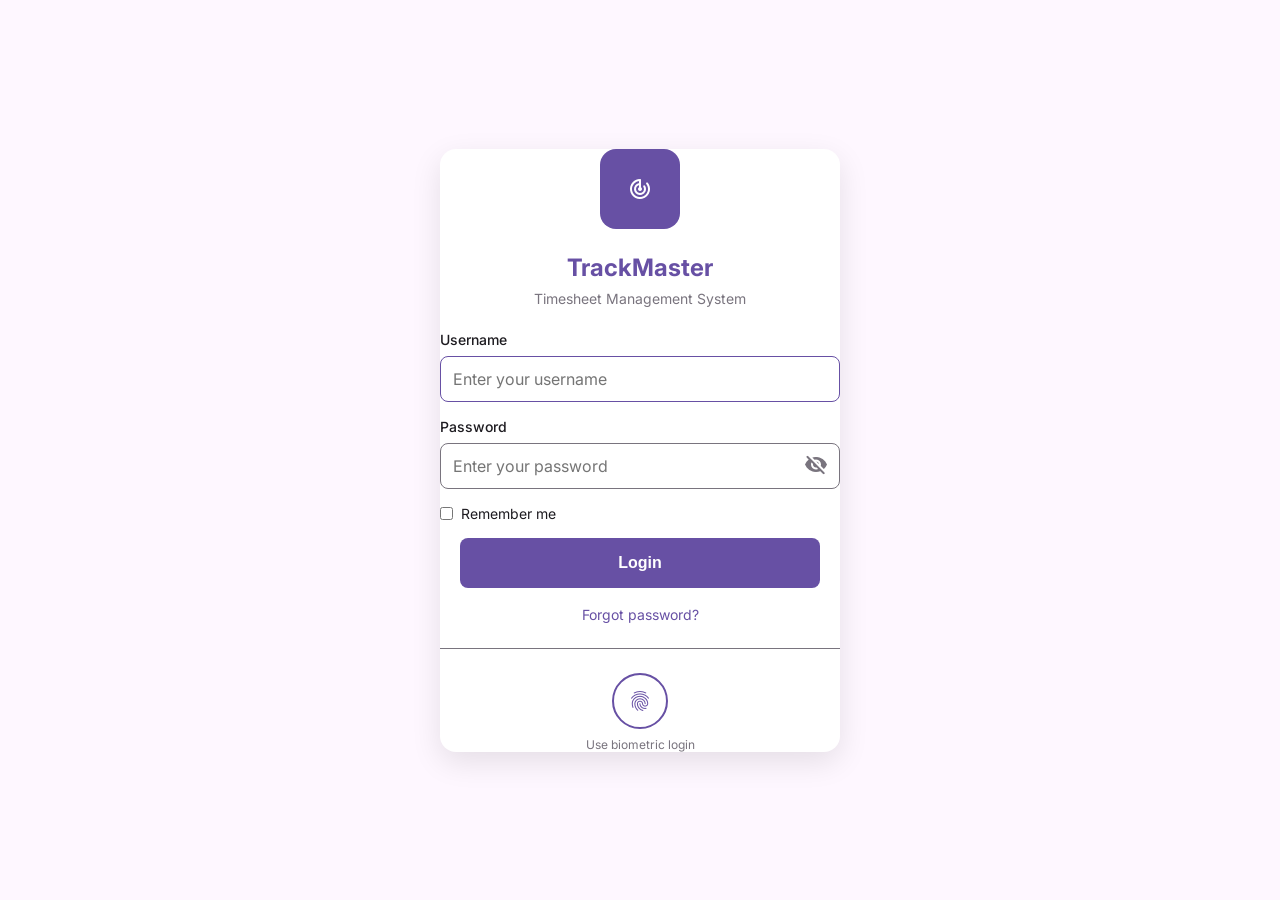
==== login.html @ d36b029e "Add files via upload" ====
<!DOCTYPE html>
<html lang="en">
<head>
  <base target="_top">
  <meta charset="UTF-8">
  <meta name="viewport" content="width=device-width, initial-scale=1.0, maximum-scale=1.0, user-scalable=no">
  <meta name="theme-color" content="#6750A4">
  <link href="https://fonts.googleapis.com/css2?family=Inter:wght@300;400;500;600;700&display=swap" rel="stylesheet">
  <link href="https://fonts.googleapis.com/icon?family=Material+Icons+Round" rel="stylesheet">
  
  <style>
    :root {
      --primary: #6750A4;
      --on-primary: #FFFFFF;
      --surface: #FEF7FF;
      --on-surface: #1D1B20;
      --outline: #79747E;
      --error: #B3261E;
      
      --radius-sm: 8px;
      --radius-md: 12px;
      --radius-lg: 16px;
      --radius-full: 999px;
      
      --spacing-sm: 8px;
      --spacing-md: 12px;
      --spacing-lg: 16px;
      --spacing-xl: 24px;
    }
    
    * {
      margin: 0;
      padding: 0;
      box-sizing: border-box;
      -webkit-tap-highlight-color: transparent;
    }
    
    body {
      font-family: 'Inter', -apple-system, BlinkMacSystemFont, sans-serif;
      background: var(--surface);
      color: var(--on-surface);
      height: 100vh;
      display: flex;
      align-items: center;
      justify-content: center;
      padding: var(--spacing-lg);
      -webkit-font-smoothing: antialiased;
    }
    
    .login-container {
      width: 100%;
      max-width: 400px;
    }
    
    .login-card {
      background: white;
      border-radius: var(--radius-lg);
      padding: var(--spacing-2xl);
      box-shadow: 0 10px 30px rgba(0,0,0,0.1);
      text-align: center;
    }
    
    .app-logo {
      width: 80px;
      height: 80px;
      border-radius: var(--radius-lg);
      background: var(--primary);
      color: var(--on-primary);
      display: flex;
      align-items: center;
      justify-content: center;
      margin: 0 auto var(--spacing-xl);
      font-size: 32px;
    }
    
    .app-title {
      font-size: 24px;
      font-weight: 700;
      color: var(--primary);
      margin-bottom: var(--spacing-sm);
    }
    
    .app-subtitle {
      color: var(--outline);
      margin-bottom: var(--spacing-xl);
      font-size: 14px;
    }
    
    .form-group {
      margin-bottom: var(--spacing-lg);
      text-align: left;
    }
    
    .form-label {
      display: block;
      margin-bottom: var(--spacing-sm);
      font-weight: 500;
      font-size: 14px;
    }
    
    .form-input {
      width: 100%;
      padding: var(--spacing-md);
      border: 1px solid var(--outline);
      border-radius: var(--radius-sm);
      font-size: 16px;
      font-family: inherit;
      background: white;
      transition: border-color 0.2s;
    }
    
    .form-input:focus {
      outline: none;
      border-color: var(--primary);
    }
    
    .password-container {
      position: relative;
    }
    
    .toggle-password {
      position: absolute;
      right: var(--spacing-md);
      top: 50%;
      transform: translateY(-50%);
      background: transparent;
      border: none;
      color: var(--outline);
      cursor: pointer;
    }
    
    .login-button {
      width: 90%;
      padding: var(--spacing-lg);
      background: var(--primary);
      color: var(--on-primary);
      border: none;
      border-radius: var(--radius-sm);
      font-size: 16px;
      font-weight: 600;
      cursor: pointer;
      margin-top: var(--spacing-lg);
      transition: background-color 0.2s;
    }
    
    .login-button:active {
      background: color-mix(in srgb, var(--primary) 90%, black);
    }
    
    .error-message {
      color: var(--error);
      margin-top: var(--spacing-md);
      font-size: 14px;
      display: none;
    }
    
    .remember-me {
      display: flex;
      align-items: center;
      gap: var(--spacing-sm);
      margin-top: var(--spacing-md);
      font-size: 14px;
    }
    
    .forgot-password {
      text-align: center;
      margin-top: var(--spacing-lg);
    }
    
    .forgot-password a {
      color: var(--primary);
      text-decoration: none;
      font-size: 14px;
    }
    
    .material-icons-round {
      font-family: 'Material Icons Round';
      font-weight: normal;
      font-style: normal;
      font-size: 24px;
      line-height: 1;
    }
    
    /* Biometric Login */
    .biometric-login {
      margin-top: var(--spacing-xl);
      padding-top: var(--spacing-xl);
      border-top: 1px solid var(--outline);
    }
    
    .biometric-button {
      width: 56px;
      height: 56px;
      border-radius: var(--radius-full);
      border: 2px solid var(--primary);
      background: transparent;
      color: var(--primary);
      display: flex;
      align-items: center;
      justify-content: center;
      margin: 0 auto;
      cursor: pointer;
      transition: all 0.2s;
    }
    
    .biometric-button:active {
      background: var(--primary);
      color: var(--on-primary);
    }
    
    .biometric-label {
      margin-top: var(--spacing-sm);
      color: var(--outline);
      font-size: 12px;
    }
    
    /* Loading */
    .loading {
      display: none;
      position: fixed;
      top: 0;
      left: 0;
      right: 0;
      bottom: 0;
      background: rgba(0, 0, 0, 0.5);
      z-index: 1000;
      align-items: center;
      justify-content: center;
      color: white;
      flex-direction: column;
      gap: var(--spacing-md);
    }
    
    .spinner {
      width: 48px;
      height: 48px;
      border: 4px solid rgba(255, 255, 255, 0.3);
      border-radius: var(--radius-full);
      border-top-color: white;
      animation: spin 1s linear infinite;
    }
    
    @keyframes spin {
      to { transform: rotate(360deg); }
    }
    
    /* Dark Mode */
    @media (prefers-color-scheme: dark) {
      :root {
        --surface: #1D1B20;
        --on-surface: #E6E1E5;
      }
      
      .login-card {
        background: #2D2B30;
      }
      
      .form-input {
        background: rgba(255, 255, 255, 0.05);
        border-color: rgba(255, 255, 255, 0.2);
        color: var(--on-surface);
      }
    }
  </style>
</head>
<body>
  <div class="login-container">
    <div class="login-card">
      <div class="app-logo">
        <span class="material-icons-round">track_changes</span>
      </div>
      
      <h1 class="app-title">TrackMaster</h1>
      <p class="app-subtitle">Timesheet Management System</p>
      
      <form id="loginForm" onsubmit="return false;">
        <div class="form-group">
          <label class="form-label">Username</label>
          <input type="text" class="form-input" id="username" placeholder="Enter your username" required autocomplete="username">
        </div>
        
        <div class="form-group">
          <label class="form-label">Password</label>
          <div class="password-container">
            <input type="password" class="form-input" id="password" placeholder="Enter your password" required autocomplete="current-password">
            <button type="button" class="toggle-password" onclick="togglePassword()">
              <span class="material-icons-round" id="toggleIcon">visibility_off</span>
            </button>
          </div>
        </div>
        
        <div class="remember-me">
          <input type="checkbox" id="rememberMe">
          <label for="rememberMe">Remember me</label>
        </div>
        
        <div class="error-message" id="errorMessage"></div>
        
        <button class="login-button" onclick="login()">
          Login
        </button>
        
        <div class="forgot-password">
          <a href="#" onclick="forgotPassword()">Forgot password?</a>
        </div>
        
        <!-- Biometric Login (if available) -->
        <div class="biometric-login" id="biometricLogin" style="display: none;">
          <button type="button" class="biometric-button" onclick="biometricLogin()">
            <span class="material-icons-round">fingerprint</span>
          </button>
          <div class="biometric-label">Use biometric login</div>
        </div>
      </form>
    </div>
  </div>
  
  <!-- Loading Overlay -->
  <div class="loading" id="loading">
    <div class="spinner"></div>
    <div>Logging in...</div>
  </div>
  
  <script>
    // Check for biometric authentication
    function checkBiometricSupport() {
      if (window.PublicKeyCredential) {
        // WebAuthn is supported
        document.getElementById('biometricLogin').style.display = 'block';
      }
      
      // Check for stored credentials
      const savedUsername = localStorage.getItem('savedUsername');
      const savedPassword = localStorage.getItem('savedPassword');
      
      if (savedUsername && savedPassword) {
        document.getElementById('username').value = savedUsername;
        document.getElementById('password').value = savedPassword;
        document.getElementById('rememberMe').checked = true;
      }
    }
    
    // Toggle password visibility
    function togglePassword() {
      const passwordInput = document.getElementById('password');
      const toggleIcon = document.getElementById('toggleIcon');
      
      if (passwordInput.type === 'password') {
        passwordInput.type = 'text';
        toggleIcon.textContent = 'visibility';
      } else {
        passwordInput.type = 'password';
        toggleIcon.textContent = 'visibility_off';
      }
    }
    
    // Login function
    async function login() {
      const username = document.getElementById('username').value.trim();
      const password = document.getElementById('password').value;
      const rememberMe = document.getElementById('rememberMe').checked;
      const errorElement = document.getElementById('errorMessage');
      
      // Validate
      if (!username || !password) {
        showError('Please enter both username and password');
        return;
      }
      
      // Show loading
      document.getElementById('loading').style.display = 'flex';
      errorElement.style.display = 'none';
      
      try {
        const result = await google.script.run
          .withFailureHandler(handleLoginError)
          .handleLogin({
            username: username,
            password: password
          });
        
        if (result.success) {
          // Save credentials if remember me is checked
          if (rememberMe) {
            localStorage.setItem('savedUsername', username);
            localStorage.setItem('savedPassword', password);
          } else {
            localStorage.removeItem('savedUsername');
            localStorage.removeItem('savedPassword');
          }
          
          // Store session token
          if (result.token) {
            sessionStorage.setItem('sessionToken', result.token);
          }
          
          // Redirect to home
          window.location.href = '<?= appUrl ?>?path=home';
        } else {
          handleLoginError(result.message || 'Invalid credentials');
        }
      } catch (error) {
        handleLoginError(error);
      } finally {
        document.getElementById('loading').style.display = 'none';
      }
    }
    
    // Biometric login
    async function biometricLogin() {
      if (!window.PublicKeyCredential) {
        showError('Biometric authentication not supported');
        return;
      }
      
      try {
        // Try to get saved credentials
        const savedUsername = localStorage.getItem('savedUsername');
        const savedPassword = localStorage.getItem('savedPassword');
        
        if (savedUsername && savedPassword) {
          document.getElementById('username').value = savedUsername;
          document.getElementById('password').value = savedPassword;
          login();
        } else {
          showError('No saved credentials found');
        }
      } catch (error) {
        console.error('Biometric login error:', error);
        showError('Biometric authentication failed');
      }
    }
    
    // Error handling
    function handleLoginError(error) {
      console.error('Login error:', error);
      
      let errorMessage = 'Login failed. ';
      
      if (typeof error === 'string') {
        errorMessage += error;
      } else if (error.message) {
        errorMessage += error.message;
      } else {
        errorMessage += 'Please try again.';
      }
      
      showError(errorMessage);
    }
    
    function showError(message) {
      const errorElement = document.getElementById('errorMessage');
      errorElement.textContent = message;
      errorElement.style.display = 'block';
      
      // Shake animation
      errorElement.style.animation = 'none';
      setTimeout(() => {
        errorElement.style.animation = 'shake 0.5s';
      }, 10);
    }
    
    // Forgot password
    function forgotPassword() {
      const username = document.getElementById('username').value.trim();
      
      if (!username) {
        showError('Please enter your username first');
        return;
      }
      
      // In a real app, this would send a password reset email
      alert(`Password reset instructions would be sent to the email associated with "${username}".\n\nFor now, please contact your administrator.`);
    }
    
    // Enter key to submit
    document.addEventListener('keypress', function(e) {
      if (e.key === 'Enter') {
        login();
      }
    });
    
    // CSS for shake animation
    const style = document.createElement('style');
    style.textContent = `
      @keyframes shake {
        0%, 100% { transform: translateX(0); }
        10%, 30%, 50%, 70%, 90% { transform: translateX(-5px); }
        20%, 40%, 60%, 80% { transform: translateX(5px); }
      }
    `;
    document.head.appendChild(style);
    
    // Initialize on load
    window.onload = function() {
      checkBiometricSupport();
      
      // Auto-focus username field
      document.getElementById('username').focus();
    };
  </script>
</body>
</html>
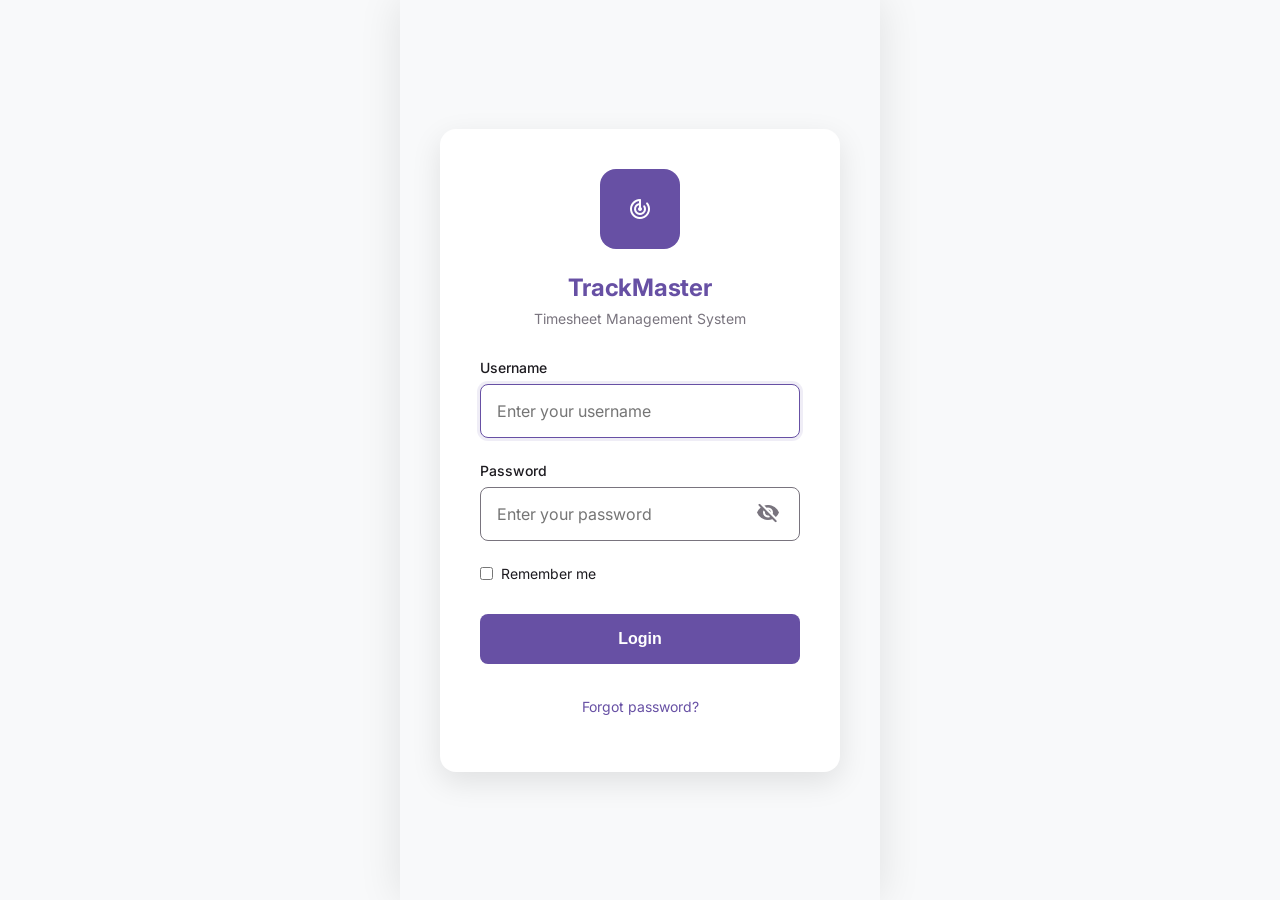
==== commit d65bc7d5: "Add files via upload" ====
--- a/login.html
+++ b/login.html
@@ -7,57 +7,28 @@
   <meta name="theme-color" content="#6750A4">
   <link href="https://fonts.googleapis.com/css2?family=Inter:wght@300;400;500;600;700&display=swap" rel="stylesheet">
   <link href="https://fonts.googleapis.com/icon?family=Material+Icons+Round" rel="stylesheet">
+  <link rel="stylesheet" href="style.css">
   
   <style>
-    :root {
-      --primary: #6750A4;
-      --on-primary: #FFFFFF;
-      --surface: #FEF7FF;
-      --on-surface: #1D1B20;
-      --outline: #79747E;
-      --error: #B3261E;
-      
-      --radius-sm: 8px;
-      --radius-md: 12px;
-      --radius-lg: 16px;
-      --radius-full: 999px;
-      
-      --spacing-sm: 8px;
-      --spacing-md: 12px;
-      --spacing-lg: 16px;
-      --spacing-xl: 24px;
-    }
-    
-    * {
-      margin: 0;
-      padding: 0;
-      box-sizing: border-box;
-      -webkit-tap-highlight-color: transparent;
-    }
-    
-    body {
-      font-family: 'Inter', -apple-system, BlinkMacSystemFont, sans-serif;
-      background: var(--surface);
-      color: var(--on-surface);
+    /* Login page specific styles */
+    .login-container {
+      width: 100%;
       height: 100vh;
       display: flex;
       align-items: center;
       justify-content: center;
       padding: var(--spacing-lg);
-      -webkit-font-smoothing: antialiased;
-    }
-    
-    .login-container {
-      width: 100%;
-      max-width: 400px;
     }
     
     .login-card {
       background: white;
       border-radius: var(--radius-lg);
-      padding: var(--spacing-2xl);
+      padding: var(--spacing-3xl);
       box-shadow: 0 10px 30px rgba(0,0,0,0.1);
       text-align: center;
+      width: 100%;
+      max-width: 400px;
+      margin: var(--spacing-xl) 0;
     }
     
     .app-logo {
@@ -82,13 +53,17 @@
     
     .app-subtitle {
       color: var(--outline);
+      margin-bottom: var(--spacing-2xl);
+      font-size: 14px;
+    }
+    
+    .form-group {
       margin-bottom: var(--spacing-xl);
-      font-size: 14px;
-    }
-    
-    .form-group {
-      margin-bottom: var(--spacing-lg);
       text-align: left;
+    }
+    
+    .form-group:last-child {
+      margin-bottom: 0;
     }
     
     .form-label {
@@ -100,7 +75,7 @@
     
     .form-input {
       width: 100%;
-      padding: var(--spacing-md);
+      padding: var(--spacing-lg);
       border: 1px solid var(--outline);
       border-radius: var(--radius-sm);
       font-size: 16px;
@@ -112,6 +87,7 @@
     .form-input:focus {
       outline: none;
       border-color: var(--primary);
+      box-shadow: 0 0 0 3px rgba(103, 80, 164, 0.1);
     }
     
     .password-container {
@@ -120,17 +96,26 @@
     
     .toggle-password {
       position: absolute;
-      right: var(--spacing-md);
+      right: var(--spacing-lg);
       top: 50%;
       transform: translateY(-50%);
       background: transparent;
       border: none;
       color: var(--outline);
       cursor: pointer;
+      padding: var(--spacing-xs);
+    }
+    
+    .remember-me {
+      display: flex;
+      align-items: center;
+      gap: var(--spacing-sm);
+      margin: var(--spacing-lg) 0;
+      font-size: 14px;
     }
     
     .login-button {
-      width: 90%;
+      width: 100%;
       padding: var(--spacing-lg);
       background: var(--primary);
       color: var(--on-primary);
@@ -139,32 +124,18 @@
       font-size: 16px;
       font-weight: 600;
       cursor: pointer;
-      margin-top: var(--spacing-lg);
+      margin: var(--spacing-lg) 0;
       transition: background-color 0.2s;
     }
     
     .login-button:active {
       background: color-mix(in srgb, var(--primary) 90%, black);
-    }
-    
-    .error-message {
-      color: var(--error);
-      margin-top: var(--spacing-md);
-      font-size: 14px;
-      display: none;
-    }
-    
-    .remember-me {
-      display: flex;
-      align-items: center;
-      gap: var(--spacing-sm);
-      margin-top: var(--spacing-md);
-      font-size: 14px;
+      transform: scale(0.98);
     }
     
     .forgot-password {
       text-align: center;
-      margin-top: var(--spacing-lg);
+      margin: var(--spacing-lg) 0;
     }
     
     .forgot-password a {
@@ -173,24 +144,27 @@
       font-size: 14px;
     }
     
-    .material-icons-round {
-      font-family: 'Material Icons Round';
-      font-weight: normal;
-      font-style: normal;
-      font-size: 24px;
-      line-height: 1;
+    .forgot-password a:hover {
+      text-decoration: underline;
+    }
+    
+    .error-message {
+      color: var(--error);
+      margin: var(--spacing-md) 0;
+      font-size: 14px;
+      display: none;
     }
     
     /* Biometric Login */
     .biometric-login {
-      margin-top: var(--spacing-xl);
+      margin-top: var(--spacing-2xl);
       padding-top: var(--spacing-xl);
       border-top: 1px solid var(--outline);
     }
     
     .biometric-button {
-      width: 56px;
-      height: 56px;
+      width: 64px;
+      height: 64px;
       border-radius: var(--radius-full);
       border: 2px solid var(--primary);
       background: transparent;
@@ -198,7 +172,7 @@
       display: flex;
       align-items: center;
       justify-content: center;
-      margin: 0 auto;
+      margin: 0 auto var(--spacing-md);
       cursor: pointer;
       transition: all 0.2s;
     }
@@ -206,51 +180,15 @@
     .biometric-button:active {
       background: var(--primary);
       color: var(--on-primary);
+      transform: scale(0.95);
     }
     
     .biometric-label {
-      margin-top: var(--spacing-sm);
       color: var(--outline);
       font-size: 12px;
     }
     
-    /* Loading */
-    .loading {
-      display: none;
-      position: fixed;
-      top: 0;
-      left: 0;
-      right: 0;
-      bottom: 0;
-      background: rgba(0, 0, 0, 0.5);
-      z-index: 1000;
-      align-items: center;
-      justify-content: center;
-      color: white;
-      flex-direction: column;
-      gap: var(--spacing-md);
-    }
-    
-    .spinner {
-      width: 48px;
-      height: 48px;
-      border: 4px solid rgba(255, 255, 255, 0.3);
-      border-radius: var(--radius-full);
-      border-top-color: white;
-      animation: spin 1s linear infinite;
-    }
-    
-    @keyframes spin {
-      to { transform: rotate(360deg); }
-    }
-    
-    /* Dark Mode */
     @media (prefers-color-scheme: dark) {
-      :root {
-        --surface: #1D1B20;
-        --on-surface: #E6E1E5;
-      }
-      
       .login-card {
         background: #2D2B30;
       }
@@ -260,6 +198,16 @@
         border-color: rgba(255, 255, 255, 0.2);
         color: var(--on-surface);
       }
+    }
+    
+    @keyframes shake {
+      0%, 100% { transform: translateX(0); }
+      10%, 30%, 50%, 70%, 90% { transform: translateX(-5px); }
+      20%, 40%, 60%, 80% { transform: translateX(5px); }
+    }
+    
+    .shake {
+      animation: shake 0.5s;
     }
   </style>
 </head>
@@ -316,20 +264,46 @@
   </div>
   
   <!-- Loading Overlay -->
-  <div class="loading" id="loading">
+  <div class="loading-overlay" id="loading">
     <div class="spinner"></div>
     <div>Logging in...</div>
   </div>
   
   <script>
-    // Check for biometric authentication
-    function checkBiometricSupport() {
-      if (window.PublicKeyCredential) {
-        // WebAuthn is supported
-        document.getElementById('biometricLogin').style.display = 'block';
-      }
-      
-      // Check for stored credentials
+    // App State
+    const appState = {
+      currentUser: null,
+      isOnline: navigator.onLine,
+      deferredPrompt: null
+    };
+    
+    // Check for saved credentials
+    function checkSavedCredentials() {
+      const savedUser = localStorage.getItem('trackmaster_user');
+      
+      if (savedUser) {
+        try {
+          const userData = JSON.parse(savedUser);
+          const expiryTime = userData.expiry || 0;
+          
+          // Check if token is still valid (7 days)
+          if (Date.now() < expiryTime) {
+            appState.currentUser = userData;
+            redirectToHome();
+            return true;
+          } else {
+            // Token expired, clear storage
+            localStorage.removeItem('trackmaster_user');
+            localStorage.removeItem('savedUsername');
+            localStorage.removeItem('savedPassword');
+          }
+        } catch (e) {
+          console.error('Error parsing saved user:', e);
+          localStorage.removeItem('trackmaster_user');
+        }
+      }
+      
+      // Auto-fill saved credentials
       const savedUsername = localStorage.getItem('savedUsername');
       const savedPassword = localStorage.getItem('savedPassword');
       
@@ -337,6 +311,16 @@
         document.getElementById('username').value = savedUsername;
         document.getElementById('password').value = savedPassword;
         document.getElementById('rememberMe').checked = true;
+      }
+      
+      return false;
+    }
+    
+    // Check for biometric authentication
+    function checkBiometricSupport() {
+      if (window.PublicKeyCredential && 
+          (localStorage.getItem('savedUsername') || localStorage.getItem('trackmaster_user'))) {
+        document.getElementById('biometricLogin').style.display = 'block';
       }
     }
     
@@ -372,32 +356,46 @@
       errorElement.style.display = 'none';
       
       try {
-        const result = await google.script.run
-          .withFailureHandler(handleLoginError)
-          .handleLogin({
-            username: username,
-            password: password
-          });
-        
-        if (result.success) {
+        // Simulate API call (replace with actual Google Apps Script)
+        // const result = await google.script.run
+        //   .withFailureHandler(handleLoginError)
+        //   .handleLogin({
+        //     username: username,
+        //     password: password
+        //   });
+        
+        // For demo purposes
+        await new Promise(resolve => setTimeout(resolve, 1000));
+        
+        if (username === 'demo' && password === 'password') {
+          const userData = {
+            name: 'Demo User',
+            email: 'demo@example.com',
+            role: 'User',
+            employeeId: 'EMP001'
+          };
+          
           // Save credentials if remember me is checked
           if (rememberMe) {
             localStorage.setItem('savedUsername', username);
             localStorage.setItem('savedPassword', password);
+            
+            // Save user session with 7-day expiry
+            const userWithExpiry = {
+              ...userData,
+              expiry: Date.now() + (7 * 24 * 60 * 60 * 1000) // 7 days
+            };
+            localStorage.setItem('trackmaster_user', JSON.stringify(userWithExpiry));
           } else {
             localStorage.removeItem('savedUsername');
             localStorage.removeItem('savedPassword');
+            sessionStorage.setItem('trackmaster_session', JSON.stringify(userData));
           }
           
-          // Store session token
-          if (result.token) {
-            sessionStorage.setItem('sessionToken', result.token);
-          }
-          
-          // Redirect to home
-          window.location.href = '<?= appUrl ?>?path=home';
+          appState.currentUser = userData;
+          redirectToHome();
         } else {
-          handleLoginError(result.message || 'Invalid credentials');
+          handleLoginError('Invalid username or password');
         }
       } catch (error) {
         handleLoginError(error);
@@ -406,6 +404,11 @@
       }
     }
     
+    // Redirect to home
+    function redirectToHome() {
+      window.location.href = 'index.html';
+    }
+    
     // Biometric login
     async function biometricLogin() {
       if (!window.PublicKeyCredential) {
@@ -415,13 +418,17 @@
       
       try {
         // Try to get saved credentials
-        const savedUsername = localStorage.getItem('savedUsername');
-        const savedPassword = localStorage.getItem('savedPassword');
-        
-        if (savedUsername && savedPassword) {
-          document.getElementById('username').value = savedUsername;
-          document.getElementById('password').value = savedPassword;
-          login();
+        const savedUser = localStorage.getItem('trackmaster_user');
+        
+        if (savedUser) {
+          // In a real app, this would use WebAuthn API
+          showToast('Authenticating with biometrics...', 'info');
+          
+          // Simulate biometric auth
+          await new Promise(resolve => setTimeout(resolve, 1000));
+          
+          appState.currentUser = JSON.parse(savedUser);
+          redirectToHome();
         } else {
           showError('No saved credentials found');
         }
@@ -439,7 +446,7 @@
       
       if (typeof error === 'string') {
         errorMessage += error;
-      } else if (error.message) {
+      } else if (error && error.message) {
         errorMessage += error.message;
       } else {
         errorMessage += 'Please try again.';
@@ -452,12 +459,23 @@
       const errorElement = document.getElementById('errorMessage');
       errorElement.textContent = message;
       errorElement.style.display = 'block';
-      
-      // Shake animation
-      errorElement.style.animation = 'none';
+      errorElement.classList.add('shake');
+      
       setTimeout(() => {
-        errorElement.style.animation = 'shake 0.5s';
-      }, 10);
+        errorElement.classList.remove('shake');
+      }, 500);
+    }
+    
+    function showToast(message, type) {
+      const toast = document.createElement('div');
+      toast.className = `toast ${type}`;
+      toast.textContent = message;
+      
+      const container = document.querySelector('.toast-container');
+      if (container) {
+        container.appendChild(toast);
+        setTimeout(() => toast.remove(), 3000);
+      }
     }
     
     // Forgot password
@@ -469,7 +487,6 @@
         return;
       }
       
-      // In a real app, this would send a password reset email
       alert(`Password reset instructions would be sent to the email associated with "${username}".\n\nFor now, please contact your administrator.`);
     }
     
@@ -480,23 +497,13 @@
       }
     });
     
-    // CSS for shake animation
-    const style = document.createElement('style');
-    style.textContent = `
-      @keyframes shake {
-        0%, 100% { transform: translateX(0); }
-        10%, 30%, 50%, 70%, 90% { transform: translateX(-5px); }
-        20%, 40%, 60%, 80% { transform: translateX(5px); }
-      }
-    `;
-    document.head.appendChild(style);
-    
     // Initialize on load
     window.onload = function() {
-      checkBiometricSupport();
-      
-      // Auto-focus username field
-      document.getElementById('username').focus();
+      // Check if already logged in
+      if (!checkSavedCredentials()) {
+        checkBiometricSupport();
+        document.getElementById('username').focus();
+      }
     };
   </script>
 </body>
--- a/style.css
+++ b/style.css
@@ -0,0 +1,660 @@
+/* style.css - Global styles for TrackMaster App */
+
+:root {
+  /* Colors */
+  --primary: #6750A4;
+  --primary-light: #EADDFF;
+  --primary-container: #EADDFF;
+  --on-primary: #FFFFFF;
+  --secondary: #0D904F;
+  --danger: #DC3545;
+  --warning: #FFC107;
+  --info: #17A2B8;
+  --light: #F8F9FA;
+  --surface: #FEF7FF;
+  --surface-container: #F3EDF7;
+  --on-surface: #1D1B20;
+  --outline: #79747E;
+  --error: #B3261E;
+  --success: #0D904F;
+  --gray: #6C757D;
+  --gray-light: #E9ECEF;
+  --white: #FFFFFF;
+  --dark: #212529;
+  
+  /* Shadows */
+  --shadow: 0 2px 8px rgba(0,0,0,0.1);
+  --shadow-1: 0 1px 2px rgba(0,0,0,0.05);
+  --shadow-2: 0 4px 6px rgba(0,0,0,0.07);
+  --shadow-3: 0 10px 15px rgba(0,0,0,0.1);
+  --shadow-4: 0 20px 25px rgba(0,0,0,0.15);
+  
+  /* Border Radius */
+  --radius-xs: 4px;
+  --radius-sm: 8px;
+  --radius-md: 12px;
+  --radius-lg: 16px;
+  --radius-xl: 24px;
+  --radius-full: 999px;
+  
+  /* Spacing */
+  --spacing-xs: 4px;
+  --spacing-sm: 8px;
+  --spacing-md: 12px;
+  --spacing-lg: 16px;
+  --spacing-xl: 24px;
+  --spacing-2xl: 32px;
+  --spacing-3xl: 40px;
+  --spacing-4xl: 48px;
+  
+  /* Layout */
+  --header-height: 64px;
+  --safe-top: env(safe-area-inset-top, 0px);
+  --safe-bottom: env(safe-area-inset-bottom, 0px);
+  --safe-left: env(safe-area-inset-left, 0px);
+  --safe-right: env(safe-area-inset-right, 0px);
+}
+
+* {
+  margin: 0;
+  padding: 0;
+  box-sizing: border-box;
+  -webkit-tap-highlight-color: transparent;
+}
+
+html, body {
+  width: 100%;
+  height: 100%;
+  overflow: hidden;
+  font-family: 'Inter', -apple-system, BlinkMacSystemFont, sans-serif;
+  background: var(--light);
+  color: var(--on-surface);
+  -webkit-font-smoothing: antialiased;
+  -moz-osx-font-smoothing: grayscale;
+}
+
+/* App Container */
+#app {
+  width: 100%;
+  height: 100%;
+  position: relative;
+  overflow: hidden;
+}
+
+/* App Shell */
+.app-shell {
+  width: 100%;
+  height: 100%;
+  display: flex;
+  flex-direction: column;
+}
+
+/* App Bar */
+.app-bar {
+  background: var(--primary);
+  color: var(--on-primary);
+  padding: var(--spacing-md) var(--spacing-lg);
+  padding-top: calc(var(--spacing-md) + var(--safe-top));
+  display: flex;
+  justify-content: space-between;
+  align-items: center;
+  z-index: 1000;
+  position: relative;
+  box-shadow: var(--shadow-1);
+}
+
+.app-bar-content {
+  display: flex;
+  align-items: center;
+  gap: var(--spacing-md);
+  flex: 1;
+}
+
+.app-title {
+  font-size: 20px;
+  font-weight: 600;
+  letter-spacing: -0.25px;
+}
+
+.app-actions {
+  display: flex;
+  align-items: center;
+  gap: var(--spacing-sm);
+}
+
+/* Main Content */
+.main-content {
+  flex: 1;
+  overflow: hidden;
+  position: relative;
+}
+
+.page-container {
+  width: 100%;
+  height: 100%;
+  position: absolute;
+  top: 0;
+  left: 0;
+  overflow-x: hidden;
+  overflow-y: auto;
+  -webkit-overflow-scrolling: touch;
+  padding-bottom: calc(80px + var(--safe-bottom));
+}
+
+.page {
+  width: 100%;
+  min-height: 100%;
+  padding: var(--spacing-lg);
+}
+
+/* Bottom Navigation */
+.bottom-nav {
+  background: rgba(255, 255, 255, 0.95);
+  backdrop-filter: blur(20px);
+  -webkit-backdrop-filter: blur(20px);
+  border-top: 1px solid rgba(0, 0, 0, 0.1);
+  display: flex;
+  justify-content: space-around;
+  padding: var(--spacing-sm) var(--spacing-xs);
+  padding-bottom: calc(var(--spacing-sm) + var(--safe-bottom));
+  position: fixed;
+  bottom: 0;
+  left: 0;
+  right: 0;
+  z-index: 1000;
+}
+
+.nav-item {
+  display: flex;
+  flex-direction: column;
+  align-items: center;
+  gap: var(--spacing-xs);
+  color: var(--outline);
+  text-decoration: none;
+  padding: var(--spacing-sm);
+  border-radius: var(--radius-lg);
+  transition: all 0.2s;
+  flex: 1;
+  max-width: 80px;
+}
+
+.nav-item.active {
+  color: var(--primary);
+  background: var(--primary-container);
+}
+
+.nav-icon {
+  font-size: 24px;
+  width: 24px;
+  height: 24px;
+  display: flex;
+  align-items: center;
+  justify-content: center;
+}
+
+.nav-label {
+  font-size: 11px;
+  font-weight: 500;
+  letter-spacing: 0.5px;
+}
+
+/* Icons */
+.material-icons-round {
+  font-family: 'Material Icons Round';
+  font-weight: normal;
+  font-style: normal;
+  font-size: 24px;
+  line-height: 1;
+  letter-spacing: normal;
+  text-transform: none;
+  display: inline-block;
+  white-space: nowrap;
+  word-wrap: normal;
+  direction: ltr;
+  -webkit-font-feature-settings: 'liga';
+  -webkit-font-smoothing: antialiased;
+}
+
+/* Buttons */
+.icon-button {
+  width: 40px;
+  height: 40px;
+  border-radius: var(--radius-full);
+  background: transparent;
+  border: none;
+  color: inherit;
+  display: flex;
+  align-items: center;
+  justify-content: center;
+  cursor: pointer;
+  transition: background-color 0.2s;
+  position: relative;
+}
+
+.icon-button:active {
+  background: rgba(255, 255, 255, 0.1);
+}
+
+.btn {
+  padding: var(--spacing-md) var(--spacing-xl);
+  border-radius: var(--radius-sm);
+  border: none;
+  font-size: 16px;
+  font-weight: 600;
+  font-family: inherit;
+  cursor: pointer;
+  transition: all 0.2s;
+  display: inline-flex;
+  align-items: center;
+  justify-content: center;
+  gap: var(--spacing-sm);
+}
+
+.btn-primary {
+  background: var(--primary);
+  color: var(--on-primary);
+}
+
+.btn-primary:hover {
+  background: #5A4790;
+  transform: translateY(-2px);
+  box-shadow: 0 4px 12px rgba(103, 80, 164, 0.3);
+}
+
+.btn-primary:active {
+  background: #5A4790;
+  transform: scale(0.98);
+}
+
+.btn-secondary {
+  background: var(--light);
+  color: var(--dark);
+  border: 1px solid var(--gray-light);
+}
+
+.btn-secondary:hover {
+  background: var(--gray-light);
+}
+
+.btn-secondary:active {
+  background: var(--gray-light);
+  transform: scale(0.98);
+}
+
+.btn-full {
+  width: 100%;
+}
+
+/* Cards */
+.card {
+  background: white;
+  border-radius: var(--radius-md);
+  padding: var(--spacing-lg);
+  margin-bottom: var(--spacing-lg);
+  box-shadow: var(--shadow-1);
+  border: 1px solid rgba(0, 0, 0, 0.05);
+}
+
+.card-header {
+  display: flex;
+  justify-content: space-between;
+  align-items: center;
+  margin-bottom: var(--spacing-md);
+}
+
+.card-title {
+  font-size: 16px;
+  font-weight: 600;
+  color: var(--primary);
+  display: flex;
+  align-items: center;
+  gap: var(--spacing-sm);
+}
+
+/* Forms */
+.form-group {
+  margin-bottom: var(--spacing-lg);
+}
+
+.form-label {
+  display: block;
+  margin-bottom: var(--spacing-sm);
+  font-weight: 500;
+  font-size: 14px;
+}
+
+.form-label.required::after {
+  content: '*';
+  color: var(--danger);
+  margin-left: 4px;
+}
+
+.form-input {
+  width: 100%;
+  padding: var(--spacing-md);
+  border: 1px solid var(--gray-light);
+  border-radius: var(--radius-sm);
+  font-size: 14px;
+  font-family: inherit;
+  background: var(--white);
+  transition: border-color 0.2s;
+}
+
+.form-input:focus {
+  outline: none;
+  border-color: var(--primary);
+  box-shadow: 0 0 0 3px rgba(103, 80, 164, 0.1);
+}
+
+select.form-input {
+  appearance: none;
+  background-image: url("data:image/svg+xml,%3Csvg xmlns='http://www.w3.org/2000/svg' width='16' height='16' viewBox='0 0 24 24' fill='none' stroke='%236C757D' stroke-width='2' stroke-linecap='round' stroke-linejoin='round'%3E%3Cpolyline points='6 9 12 15 18 9'%3E%3C/polyline%3E%3C/svg%3E");
+  background-repeat: no-repeat;
+  background-position: right 12px center;
+  background-size: 16px;
+  padding-right: 40px;
+}
+
+/* Loading States */
+.loading-overlay {
+  display: none;
+  position: fixed;
+  top: 0;
+  left: 0;
+  right: 0;
+  bottom: 0;
+  background: rgba(0,0,0,0.5);
+  z-index: 2000;
+  flex-direction: column;
+  align-items: center;
+  justify-content: center;
+  color: var(--white);
+}
+
+.spinner {
+  width: 48px;
+  height: 48px;
+  border: 4px solid rgba(255,255,255,0.3);
+  border-top-color: var(--white);
+  border-radius: 50%;
+  animation: spin 1s linear infinite;
+  margin-bottom: 16px;
+}
+
+@keyframes spin {
+  to { transform: rotate(360deg); }
+}
+
+/* Toast */
+.toast-container {
+  position: fixed;
+  bottom: calc(80px + var(--safe-bottom) + var(--spacing-lg));
+  left: 0;
+  right: 0;
+  z-index: 2000;
+  display: flex;
+  flex-direction: column;
+  align-items: center;
+  gap: var(--spacing-sm);
+  pointer-events: none;
+}
+
+.toast {
+  background: var(--dark);
+  color: var(--white);
+  padding: 12px 20px;
+  border-radius: var(--radius);
+  font-size: 14px;
+  font-weight: 500;
+  box-shadow: var(--shadow-3);
+  animation: slideUp 0.3s ease;
+  max-width: 90%;
+  text-align: center;
+}
+
+.toast.success {
+  background: var(--success);
+}
+
+.toast.error {
+  background: var(--error);
+}
+
+.toast.warning {
+  background: var(--warning);
+  color: var(--dark);
+}
+
+.toast.info {
+  background: var(--info);
+}
+
+@keyframes slideUp {
+  from {
+    transform: translateY(100%);
+    opacity: 0;
+  }
+  to {
+    transform: translateY(0);
+    opacity: 1;
+  }
+}
+
+/* Offline Indicator */
+.offline-indicator {
+  position: fixed;
+  top: calc(64px + var(--safe-top));
+  left: 0;
+  right: 0;
+  background: var(--warning);
+  color: white;
+  text-align: center;
+  padding: var(--spacing-sm);
+  font-size: 14px;
+  font-weight: 500;
+  z-index: 999;
+  animation: slideDown 0.3s ease;
+  display: flex;
+  align-items: center;
+  justify-content: center;
+  gap: var(--spacing-sm);
+}
+
+@keyframes slideDown {
+  from { transform: translateY(-100%); }
+  to { transform: translateY(0); }
+}
+
+/* Floating Action Button */
+.fab {
+  position: fixed;
+  bottom: calc(80px + var(--safe-bottom));
+  right: var(--spacing-lg);
+  width: 56px;
+  height: 56px;
+  border-radius: var(--radius-xl);
+  background: var(--primary);
+  color: var(--on-primary);
+  border: none;
+  box-shadow: var(--shadow-3);
+  display: flex;
+  align-items: center;
+  justify-content: center;
+  cursor: pointer;
+  z-index: 999;
+  transition: all 0.2s;
+}
+
+.fab:active {
+  transform: scale(0.95);
+  box-shadow: var(--shadow-2);
+}
+
+/* Stats Grid */
+.stats-grid {
+  display: grid;
+  grid-template-columns: repeat(2, 1fr);
+  gap: var(--spacing-md);
+}
+
+.stat-card {
+  background: var(--surface-container);
+  border-radius: var(--radius-sm);
+  padding: var(--spacing-lg);
+  text-align: center;
+}
+
+.stat-value {
+  font-size: 24px;
+  font-weight: 700;
+  color: var(--primary);
+  line-height: 1;
+  margin-bottom: var(--spacing-xs);
+}
+
+.stat-label {
+  font-size: 12px;
+  color: var(--outline);
+  font-weight: 500;
+}
+
+/* Activity Items */
+.activity-list {
+  display: flex;
+  flex-direction: column;
+  gap: var(--spacing-md);
+}
+
+.activity-item {
+  background: white;
+  border-radius: var(--radius-md);
+  padding: var(--spacing-lg);
+  border-left: 4px solid var(--primary);
+  box-shadow: var(--shadow-1);
+  transition: transform 0.2s;
+}
+
+.activity-item:active {
+  transform: scale(0.98);
+}
+
+.activity-item.holiday {
+  border-left-color: var(--success);
+  background: rgba(13, 144, 79, 0.05);
+}
+
+/* Report Types */
+.report-types {
+  display: grid;
+  grid-template-columns: repeat(2, 1fr);
+  gap: 12px;
+  margin-bottom: 24px;
+}
+
+.report-type-card {
+  background: var(--white);
+  border-radius: var(--radius);
+  padding: 20px;
+  box-shadow: var(--shadow);
+  text-align: center;
+  cursor: pointer;
+  transition: all 0.2s;
+  border: 2px solid transparent;
+}
+
+.report-type-card.selected {
+  border-color: var(--primary);
+  background: var(--primary-light);
+}
+
+.report-icon {
+  width: 48px;
+  height: 48px;
+  border-radius: 12px;
+  background: var(--primary-light);
+  color: var(--primary);
+  display: flex;
+  align-items: center;
+  justify-content: center;
+  margin: 0 auto 12px;
+  font-size: 20px;
+}
+
+.report-type-card.selected .report-icon {
+  background: var(--primary);
+  color: var(--white);
+}
+
+/* Format Options */
+.format-options {
+  display: flex;
+  gap: 12px;
+  margin-top: 8px;
+}
+
+.format-option {
+  flex: 1;
+  padding: 12px;
+  border: 2px solid var(--gray-light);
+  border-radius: 8px;
+  text-align: center;
+  cursor: pointer;
+  transition: all 0.2s;
+}
+
+.format-option.selected {
+  border-color: var(--primary);
+  background: var(--primary-light);
+}
+
+/* Dark Mode */
+@media (prefers-color-scheme: dark) {
+  :root {
+    --surface: #1D1B20;
+    --surface-container: #2D2B30;
+    --on-surface: #E6E1E5;
+    --light: #2D2B30;
+    --white: #2D2B30;
+    --gray-light: #404040;
+    --gray: #A0A0A0;
+    --dark: #E6E1E5;
+  }
+  
+  .card, .activity-item {
+    background: var(--surface-container);
+  }
+  
+  .stat-card {
+    background: rgba(255, 255, 255, 0.05);
+  }
+  
+  .bottom-nav {
+    background: rgba(45, 45, 45, 0.95);
+    border-top: 1px solid rgba(255, 255, 255, 0.1);
+  }
+  
+  .form-input {
+    background: rgba(255, 255, 255, 0.05);
+    border-color: rgba(255, 255, 255, 0.2);
+    color: var(--on-surface);
+  }
+}
+
+/* Tablet and Desktop */
+@media (min-width: 768px) {
+  body {
+    max-width: 480px;
+    margin: 0 auto;
+    box-shadow: 0 0 40px rgba(0,0,0,0.1);
+  }
+  
+  .bottom-nav {
+    max-width: 480px;
+    left: 50%;
+    transform: translateX(-50%);
+  }
+  
+  .fab {
+    right: calc(50% - 240px + var(--spacing-lg));
+  }
+}
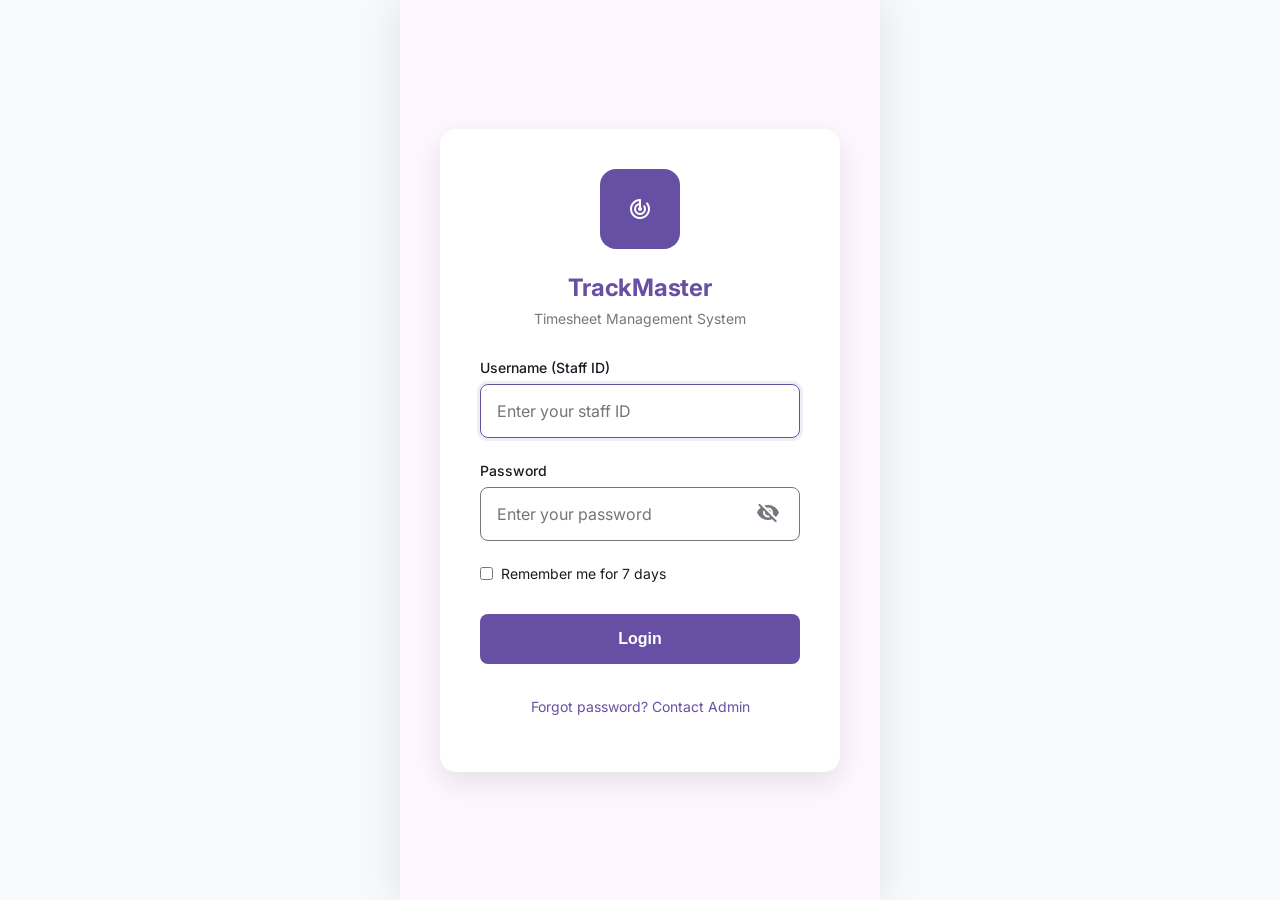
==== commit cbb2c49a: "Revise login form and add shake animation for errors Updated login form to use 'Staff ID' instead of" ====
--- a/login.html
+++ b/login.html
@@ -8,9 +8,9 @@
   <link href="https://fonts.googleapis.com/css2?family=Inter:wght@300;400;500;600;700&display=swap" rel="stylesheet">
   <link href="https://fonts.googleapis.com/icon?family=Material+Icons+Round" rel="stylesheet">
   <link rel="stylesheet" href="style.css">
+  <script src="api.js"></script>
   
   <style>
-    /* Login page specific styles */
     .login-container {
       width: 100%;
       height: 100vh;
@@ -18,6 +18,7 @@
       align-items: center;
       justify-content: center;
       padding: var(--spacing-lg);
+      background: var(--surface);
     }
     
     .login-card {
@@ -60,10 +61,6 @@
     .form-group {
       margin-bottom: var(--spacing-xl);
       text-align: left;
-    }
-    
-    .form-group:last-child {
-      margin-bottom: 0;
     }
     
     .form-label {
@@ -144,10 +141,6 @@
       font-size: 14px;
     }
     
-    .forgot-password a:hover {
-      text-decoration: underline;
-    }
-    
     .error-message {
       color: var(--error);
       margin: var(--spacing-md) 0;
@@ -155,7 +148,6 @@
       display: none;
     }
     
-    /* Biometric Login */
     .biometric-login {
       margin-top: var(--spacing-2xl);
       padding-top: var(--spacing-xl);
@@ -188,6 +180,16 @@
       font-size: 12px;
     }
     
+    @keyframes shake {
+      0%, 100% { transform: translateX(0); }
+      10%, 30%, 50%, 70%, 90% { transform: translateX(-5px); }
+      20%, 40%, 60%, 80% { transform: translateX(5px); }
+    }
+    
+    .shake {
+      animation: shake 0.5s;
+    }
+    
     @media (prefers-color-scheme: dark) {
       .login-card {
         background: #2D2B30;
@@ -198,16 +200,6 @@
         border-color: rgba(255, 255, 255, 0.2);
         color: var(--on-surface);
       }
-    }
-    
-    @keyframes shake {
-      0%, 100% { transform: translateX(0); }
-      10%, 30%, 50%, 70%, 90% { transform: translateX(-5px); }
-      20%, 40%, 60%, 80% { transform: translateX(5px); }
-    }
-    
-    .shake {
-      animation: shake 0.5s;
     }
   </style>
 </head>
@@ -223,8 +215,8 @@
       
       <form id="loginForm" onsubmit="return false;">
         <div class="form-group">
-          <label class="form-label">Username</label>
-          <input type="text" class="form-input" id="username" placeholder="Enter your username" required autocomplete="username">
+          <label class="form-label">Username (Staff ID)</label>
+          <input type="text" class="form-input" id="username" placeholder="Enter your staff ID" required autocomplete="username">
         </div>
         
         <div class="form-group">
@@ -239,7 +231,7 @@
         
         <div class="remember-me">
           <input type="checkbox" id="rememberMe">
-          <label for="rememberMe">Remember me</label>
+          <label for="rememberMe">Remember me for 7 days</label>
         </div>
         
         <div class="error-message" id="errorMessage"></div>
@@ -249,10 +241,9 @@
         </button>
         
         <div class="forgot-password">
-          <a href="#" onclick="forgotPassword()">Forgot password?</a>
+          <a href="#" onclick="forgotPassword()">Forgot password? Contact Admin</a>
         </div>
         
-        <!-- Biometric Login (if available) -->
         <div class="biometric-login" id="biometricLogin" style="display: none;">
           <button type="button" class="biometric-button" onclick="biometricLogin()">
             <span class="material-icons-round">fingerprint</span>
@@ -269,14 +260,10 @@
     <div>Logging in...</div>
   </div>
   
+  <!-- Toast Container -->
+  <div class="toast-container" id="toastContainer"></div>
+  
   <script>
-    // App State
-    const appState = {
-      currentUser: null,
-      isOnline: navigator.onLine,
-      deferredPrompt: null
-    };
-    
     // Check for saved credentials
     function checkSavedCredentials() {
       const savedUser = localStorage.getItem('trackmaster_user');
@@ -286,40 +273,30 @@
           const userData = JSON.parse(savedUser);
           const expiryTime = userData.expiry || 0;
           
-          // Check if token is still valid (7 days)
           if (Date.now() < expiryTime) {
-            appState.currentUser = userData;
-            redirectToHome();
+            window.location.href = 'index.html';
             return true;
           } else {
-            // Token expired, clear storage
             localStorage.removeItem('trackmaster_user');
-            localStorage.removeItem('savedUsername');
-            localStorage.removeItem('savedPassword');
           }
         } catch (e) {
           console.error('Error parsing saved user:', e);
-          localStorage.removeItem('trackmaster_user');
         }
       }
       
-      // Auto-fill saved credentials
+      // Auto-fill saved username
       const savedUsername = localStorage.getItem('savedUsername');
-      const savedPassword = localStorage.getItem('savedPassword');
-      
-      if (savedUsername && savedPassword) {
+      if (savedUsername) {
         document.getElementById('username').value = savedUsername;
-        document.getElementById('password').value = savedPassword;
         document.getElementById('rememberMe').checked = true;
       }
       
       return false;
     }
     
-    // Check for biometric authentication
+    // Check for biometric support
     function checkBiometricSupport() {
-      if (window.PublicKeyCredential && 
-          (localStorage.getItem('savedUsername') || localStorage.getItem('trackmaster_user'))) {
+      if (window.PublicKeyCredential && localStorage.getItem('savedUsername')) {
         document.getElementById('biometricLogin').style.display = 'block';
       }
     }
@@ -345,68 +322,42 @@
       const rememberMe = document.getElementById('rememberMe').checked;
       const errorElement = document.getElementById('errorMessage');
       
-      // Validate
       if (!username || !password) {
         showError('Please enter both username and password');
         return;
       }
       
-      // Show loading
       document.getElementById('loading').style.display = 'flex';
       errorElement.style.display = 'none';
       
       try {
-        // Simulate API call (replace with actual Google Apps Script)
-        // const result = await google.script.run
-        //   .withFailureHandler(handleLoginError)
-        //   .handleLogin({
-        //     username: username,
-        //     password: password
-        //   });
-        
-        // For demo purposes
-        await new Promise(resolve => setTimeout(resolve, 1000));
-        
-        if (username === 'demo' && password === 'password') {
+        const result = await API.login(username, password);
+        document.getElementById('loading').style.display = 'none';
+        
+        if (result.success) {
           const userData = {
-            name: 'Demo User',
-            email: 'demo@example.com',
-            role: 'User',
-            employeeId: 'EMP001'
+            ...result.user,
+            expiry: rememberMe ? Date.now() + (7 * 24 * 60 * 60 * 1000) : null
           };
           
-          // Save credentials if remember me is checked
           if (rememberMe) {
+            localStorage.setItem('trackmaster_user', JSON.stringify(userData));
             localStorage.setItem('savedUsername', username);
-            localStorage.setItem('savedPassword', password);
-            
-            // Save user session with 7-day expiry
-            const userWithExpiry = {
-              ...userData,
-              expiry: Date.now() + (7 * 24 * 60 * 60 * 1000) // 7 days
-            };
-            localStorage.setItem('trackmaster_user', JSON.stringify(userWithExpiry));
           } else {
-            localStorage.removeItem('savedUsername');
-            localStorage.removeItem('savedPassword');
-            sessionStorage.setItem('trackmaster_session', JSON.stringify(userData));
+            sessionStorage.setItem('trackmaster_session', JSON.stringify(result.user));
           }
           
-          appState.currentUser = userData;
-          redirectToHome();
+          showToast('Login successful! Redirecting...', 'success');
+          setTimeout(() => {
+            window.location.href = 'index.html';
+          }, 1000);
         } else {
-          handleLoginError('Invalid username or password');
+          showError(result.message || 'Invalid credentials');
         }
       } catch (error) {
-        handleLoginError(error);
-      } finally {
         document.getElementById('loading').style.display = 'none';
-      }
-    }
-    
-    // Redirect to home
-    function redirectToHome() {
-      window.location.href = 'index.html';
+        showError('Connection error. Please check your internet and try again.');
+      }
     }
     
     // Biometric login
@@ -417,44 +368,25 @@
       }
       
       try {
-        // Try to get saved credentials
         const savedUser = localStorage.getItem('trackmaster_user');
         
         if (savedUser) {
-          // In a real app, this would use WebAuthn API
           showToast('Authenticating with biometrics...', 'info');
           
-          // Simulate biometric auth
+          // Simulate biometric check (in real app, use WebAuthn API)
           await new Promise(resolve => setTimeout(resolve, 1000));
           
-          appState.currentUser = JSON.parse(savedUser);
-          redirectToHome();
+          const userData = JSON.parse(savedUser);
+          window.location.href = 'index.html';
         } else {
           showError('No saved credentials found');
         }
       } catch (error) {
-        console.error('Biometric login error:', error);
         showError('Biometric authentication failed');
       }
     }
     
     // Error handling
-    function handleLoginError(error) {
-      console.error('Login error:', error);
-      
-      let errorMessage = 'Login failed. ';
-      
-      if (typeof error === 'string') {
-        errorMessage += error;
-      } else if (error && error.message) {
-        errorMessage += error.message;
-      } else {
-        errorMessage += 'Please try again.';
-      }
-      
-      showError(errorMessage);
-    }
-    
     function showError(message) {
       const errorElement = document.getElementById('errorMessage');
       errorElement.textContent = message;
@@ -471,23 +403,14 @@
       toast.className = `toast ${type}`;
       toast.textContent = message;
       
-      const container = document.querySelector('.toast-container');
-      if (container) {
-        container.appendChild(toast);
-        setTimeout(() => toast.remove(), 3000);
-      }
+      const container = document.getElementById('toastContainer');
+      container.appendChild(toast);
+      setTimeout(() => toast.remove(), 3000);
     }
     
     // Forgot password
     function forgotPassword() {
-      const username = document.getElementById('username').value.trim();
-      
-      if (!username) {
-        showError('Please enter your username first');
-        return;
-      }
-      
-      alert(`Password reset instructions would be sent to the email associated with "${username}".\n\nFor now, please contact your administrator.`);
+      alert('Please contact your administrator to reset your password.');
     }
     
     // Enter key to submit
@@ -499,7 +422,6 @@
     
     // Initialize on load
     window.onload = function() {
-      // Check if already logged in
       if (!checkSavedCredentials()) {
         checkBiometricSupport();
         document.getElementById('username').focus();
@@ -507,4 +429,4 @@
     };
   </script>
 </body>
-</html>+</html>
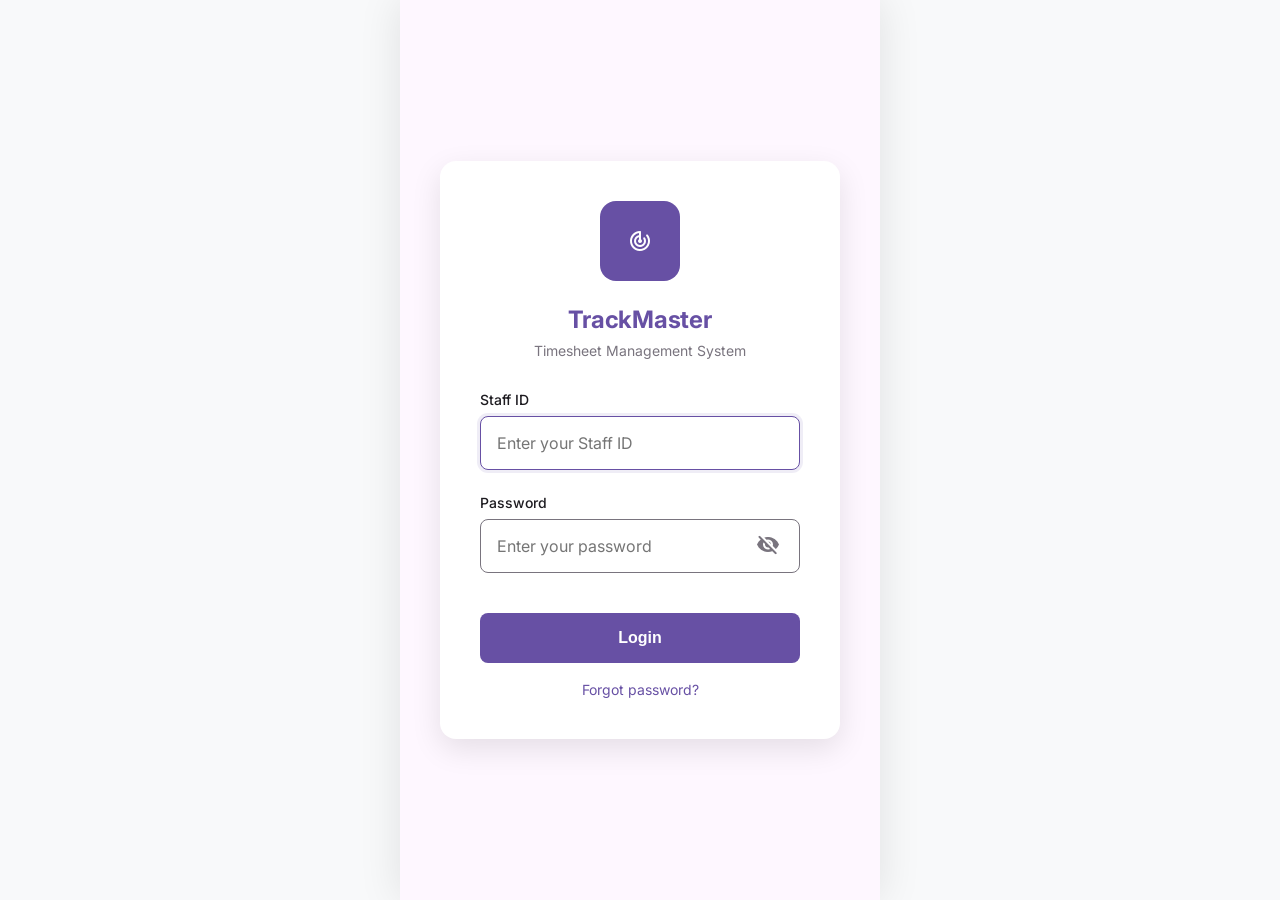
==== commit fbe363e0: "Refactor login.html for improved UX and styling Updated the login form to improve user experience an" ====
--- a/login.html
+++ b/login.html
@@ -1,14 +1,18 @@
 <!DOCTYPE html>
 <html lang="en">
 <head>
-  <base target="_top">
   <meta charset="UTF-8">
   <meta name="viewport" content="width=device-width, initial-scale=1.0, maximum-scale=1.0, user-scalable=no">
   <meta name="theme-color" content="#6750A4">
+  
+  <!-- Preconnect for faster loading -->
+  <link rel="preconnect" href="https://fonts.googleapis.com">
+  <link rel="preconnect" href="https://fonts.gstatic.com" crossorigin>
+  <link rel="preconnect" href="https://script.google.com">
+  
   <link href="https://fonts.googleapis.com/css2?family=Inter:wght@300;400;500;600;700&display=swap" rel="stylesheet">
   <link href="https://fonts.googleapis.com/icon?family=Material+Icons+Round" rel="stylesheet">
   <link rel="stylesheet" href="style.css">
-  <script src="api.js"></script>
   
   <style>
     .login-container {
@@ -29,7 +33,18 @@
       text-align: center;
       width: 100%;
       max-width: 400px;
-      margin: var(--spacing-xl) 0;
+      animation: slideUp 0.5s ease;
+    }
+    
+    @keyframes slideUp {
+      from {
+        opacity: 0;
+        transform: translateY(20px);
+      }
+      to {
+        opacity: 1;
+        transform: translateY(0);
+      }
     }
     
     .app-logo {
@@ -78,7 +93,7 @@
       font-size: 16px;
       font-family: inherit;
       background: white;
-      transition: border-color 0.2s;
+      transition: all 0.3s ease;
     }
     
     .form-input:focus {
@@ -103,42 +118,54 @@
       padding: var(--spacing-xs);
     }
     
-    .remember-me {
-      display: flex;
-      align-items: center;
-      gap: var(--spacing-sm);
-      margin: var(--spacing-lg) 0;
-      font-size: 14px;
-    }
-    
     .login-button {
       width: 100%;
       padding: var(--spacing-lg);
       background: var(--primary);
-      color: var(--on-primary);
+      color: white;
       border: none;
       border-radius: var(--radius-sm);
       font-size: 16px;
       font-weight: 600;
       cursor: pointer;
       margin: var(--spacing-lg) 0;
-      transition: background-color 0.2s;
+      transition: all 0.3s ease;
+      position: relative;
+      overflow: hidden;
+    }
+    
+    .login-button:hover {
+      background: #5A4790;
+      transform: translateY(-2px);
+      box-shadow: 0 4px 12px rgba(103, 80, 164, 0.3);
     }
     
     .login-button:active {
-      background: color-mix(in srgb, var(--primary) 90%, black);
-      transform: scale(0.98);
-    }
-    
-    .forgot-password {
-      text-align: center;
-      margin: var(--spacing-lg) 0;
-    }
-    
-    .forgot-password a {
-      color: var(--primary);
-      text-decoration: none;
-      font-size: 14px;
+      transform: translateY(0);
+    }
+    
+    .login-button.loading {
+      pointer-events: none;
+      opacity: 0.7;
+    }
+    
+    .login-button.loading::after {
+      content: '';
+      position: absolute;
+      width: 20px;
+      height: 20px;
+      top: 50%;
+      left: 50%;
+      margin-left: -10px;
+      margin-top: -10px;
+      border: 2px solid transparent;
+      border-top-color: white;
+      border-radius: 50%;
+      animation: button-spin 0.8s linear infinite;
+    }
+    
+    @keyframes button-spin {
+      to { transform: rotate(360deg); }
     }
     
     .error-message {
@@ -146,38 +173,25 @@
       margin: var(--spacing-md) 0;
       font-size: 14px;
       display: none;
-    }
-    
-    .biometric-login {
-      margin-top: var(--spacing-2xl);
-      padding-top: var(--spacing-xl);
-      border-top: 1px solid var(--outline);
-    }
-    
-    .biometric-button {
-      width: 64px;
-      height: 64px;
-      border-radius: var(--radius-full);
-      border: 2px solid var(--primary);
-      background: transparent;
+      padding: var(--spacing-sm);
+      background: rgba(179, 38, 30, 0.1);
+      border-radius: var(--radius-sm);
+    }
+    
+    .forgot-password {
+      text-align: center;
+    }
+    
+    .forgot-password a {
       color: var(--primary);
-      display: flex;
-      align-items: center;
-      justify-content: center;
-      margin: 0 auto var(--spacing-md);
-      cursor: pointer;
-      transition: all 0.2s;
-    }
-    
-    .biometric-button:active {
-      background: var(--primary);
-      color: var(--on-primary);
-      transform: scale(0.95);
-    }
-    
-    .biometric-label {
-      color: var(--outline);
-      font-size: 12px;
+      text-decoration: none;
+      font-size: 14px;
+      transition: color 0.3s;
+    }
+    
+    .forgot-password a:hover {
+      color: #5A4790;
+      text-decoration: underline;
     }
     
     @keyframes shake {
@@ -202,6 +216,7 @@
       }
     }
   </style>
+  <script src="api.js"></script>
 </head>
 <body>
   <div class="login-container">
@@ -213,42 +228,30 @@
       <h1 class="app-title">TrackMaster</h1>
       <p class="app-subtitle">Timesheet Management System</p>
       
-      <form id="loginForm" onsubmit="return false;">
+      <form id="loginForm" onsubmit="return false;" autocomplete="off">
         <div class="form-group">
-          <label class="form-label">Username (Staff ID)</label>
-          <input type="text" class="form-input" id="username" placeholder="Enter your staff ID" required autocomplete="username">
+          <label class="form-label">Staff ID</label>
+          <input type="text" class="form-input" id="username" placeholder="Enter your Staff ID" required autocomplete="username">
         </div>
         
         <div class="form-group">
           <label class="form-label">Password</label>
           <div class="password-container">
             <input type="password" class="form-input" id="password" placeholder="Enter your password" required autocomplete="current-password">
-            <button type="button" class="toggle-password" onclick="togglePassword()">
+            <button type="button" class="toggle-password" onclick="togglePassword()" tabindex="-1">
               <span class="material-icons-round" id="toggleIcon">visibility_off</span>
             </button>
           </div>
         </div>
         
-        <div class="remember-me">
-          <input type="checkbox" id="rememberMe">
-          <label for="rememberMe">Remember me for 7 days</label>
-        </div>
-        
         <div class="error-message" id="errorMessage"></div>
         
-        <button class="login-button" onclick="login()">
-          Login
+        <button class="login-button" id="loginButton" onclick="login()">
+          <span class="button-text">Login</span>
         </button>
         
         <div class="forgot-password">
-          <a href="#" onclick="forgotPassword()">Forgot password? Contact Admin</a>
-        </div>
-        
-        <div class="biometric-login" id="biometricLogin" style="display: none;">
-          <button type="button" class="biometric-button" onclick="biometricLogin()">
-            <span class="material-icons-round">fingerprint</span>
-          </button>
-          <div class="biometric-label">Use biometric login</div>
+          <a href="#" onclick="forgotPassword()">Forgot password?</a>
         </div>
       </form>
     </div>
@@ -267,38 +270,16 @@
     // Check for saved credentials
     function checkSavedCredentials() {
       const savedUser = localStorage.getItem('trackmaster_user');
-      
       if (savedUser) {
         try {
           const userData = JSON.parse(savedUser);
-          const expiryTime = userData.expiry || 0;
-          
-          if (Date.now() < expiryTime) {
+          if (Date.now() < (userData.expiry || 0)) {
             window.location.href = 'index.html';
             return true;
-          } else {
-            localStorage.removeItem('trackmaster_user');
           }
-        } catch (e) {
-          console.error('Error parsing saved user:', e);
-        }
-      }
-      
-      // Auto-fill saved username
-      const savedUsername = localStorage.getItem('savedUsername');
-      if (savedUsername) {
-        document.getElementById('username').value = savedUsername;
-        document.getElementById('rememberMe').checked = true;
-      }
-      
+        } catch (e) {}
+      }
       return false;
-    }
-    
-    // Check for biometric support
-    function checkBiometricSupport() {
-      if (window.PublicKeyCredential && localStorage.getItem('savedUsername')) {
-        document.getElementById('biometricLogin').style.display = 'block';
-      }
     }
     
     // Toggle password visibility
@@ -319,74 +300,49 @@
     async function login() {
       const username = document.getElementById('username').value.trim();
       const password = document.getElementById('password').value;
-      const rememberMe = document.getElementById('rememberMe').checked;
+      const loginButton = document.getElementById('loginButton');
       const errorElement = document.getElementById('errorMessage');
       
       if (!username || !password) {
-        showError('Please enter both username and password');
+        showError('Please enter both Staff ID and password');
         return;
       }
       
-      document.getElementById('loading').style.display = 'flex';
+      // Show loading state
+      loginButton.classList.add('loading');
+      loginButton.disabled = true;
       errorElement.style.display = 'none';
       
       try {
         const result = await API.login(username, password);
-        document.getElementById('loading').style.display = 'none';
         
         if (result.success) {
+          // Save user data
           const userData = {
             ...result.user,
-            expiry: rememberMe ? Date.now() + (7 * 24 * 60 * 60 * 1000) : null
+            expiry: Date.now() + (7 * 24 * 60 * 60 * 1000) // 7 days
           };
           
-          if (rememberMe) {
-            localStorage.setItem('trackmaster_user', JSON.stringify(userData));
-            localStorage.setItem('savedUsername', username);
-          } else {
-            sessionStorage.setItem('trackmaster_session', JSON.stringify(result.user));
-          }
+          localStorage.setItem('trackmaster_user', JSON.stringify(userData));
           
           showToast('Login successful! Redirecting...', 'success');
+          
           setTimeout(() => {
             window.location.href = 'index.html';
           }, 1000);
         } else {
+          loginButton.classList.remove('loading');
+          loginButton.disabled = false;
           showError(result.message || 'Invalid credentials');
         }
       } catch (error) {
-        document.getElementById('loading').style.display = 'none';
-        showError('Connection error. Please check your internet and try again.');
-      }
-    }
-    
-    // Biometric login
-    async function biometricLogin() {
-      if (!window.PublicKeyCredential) {
-        showError('Biometric authentication not supported');
-        return;
-      }
-      
-      try {
-        const savedUser = localStorage.getItem('trackmaster_user');
-        
-        if (savedUser) {
-          showToast('Authenticating with biometrics...', 'info');
-          
-          // Simulate biometric check (in real app, use WebAuthn API)
-          await new Promise(resolve => setTimeout(resolve, 1000));
-          
-          const userData = JSON.parse(savedUser);
-          window.location.href = 'index.html';
-        } else {
-          showError('No saved credentials found');
-        }
-      } catch (error) {
-        showError('Biometric authentication failed');
-      }
-    }
-    
-    // Error handling
+        loginButton.classList.remove('loading');
+        loginButton.disabled = false;
+        showError('Connection error. Please try again.');
+      }
+    }
+    
+    // Show error message
     function showError(message) {
       const errorElement = document.getElementById('errorMessage');
       errorElement.textContent = message;
@@ -398,19 +354,22 @@
       }, 500);
     }
     
+    // Show toast
     function showToast(message, type) {
       const toast = document.createElement('div');
       toast.className = `toast ${type}`;
       toast.textContent = message;
       
-      const container = document.getElementById('toastContainer');
-      container.appendChild(toast);
-      setTimeout(() => toast.remove(), 3000);
+      document.getElementById('toastContainer').appendChild(toast);
+      
+      setTimeout(() => {
+        toast.remove();
+      }, 3000);
     }
     
     // Forgot password
     function forgotPassword() {
-      alert('Please contact your administrator to reset your password.');
+      showToast('Please contact your administrator', 'info');
     }
     
     // Enter key to submit
@@ -420,10 +379,9 @@
       }
     });
     
-    // Initialize on load
+    // Check saved credentials on load
     window.onload = function() {
       if (!checkSavedCredentials()) {
-        checkBiometricSupport();
         document.getElementById('username').focus();
       }
     };
